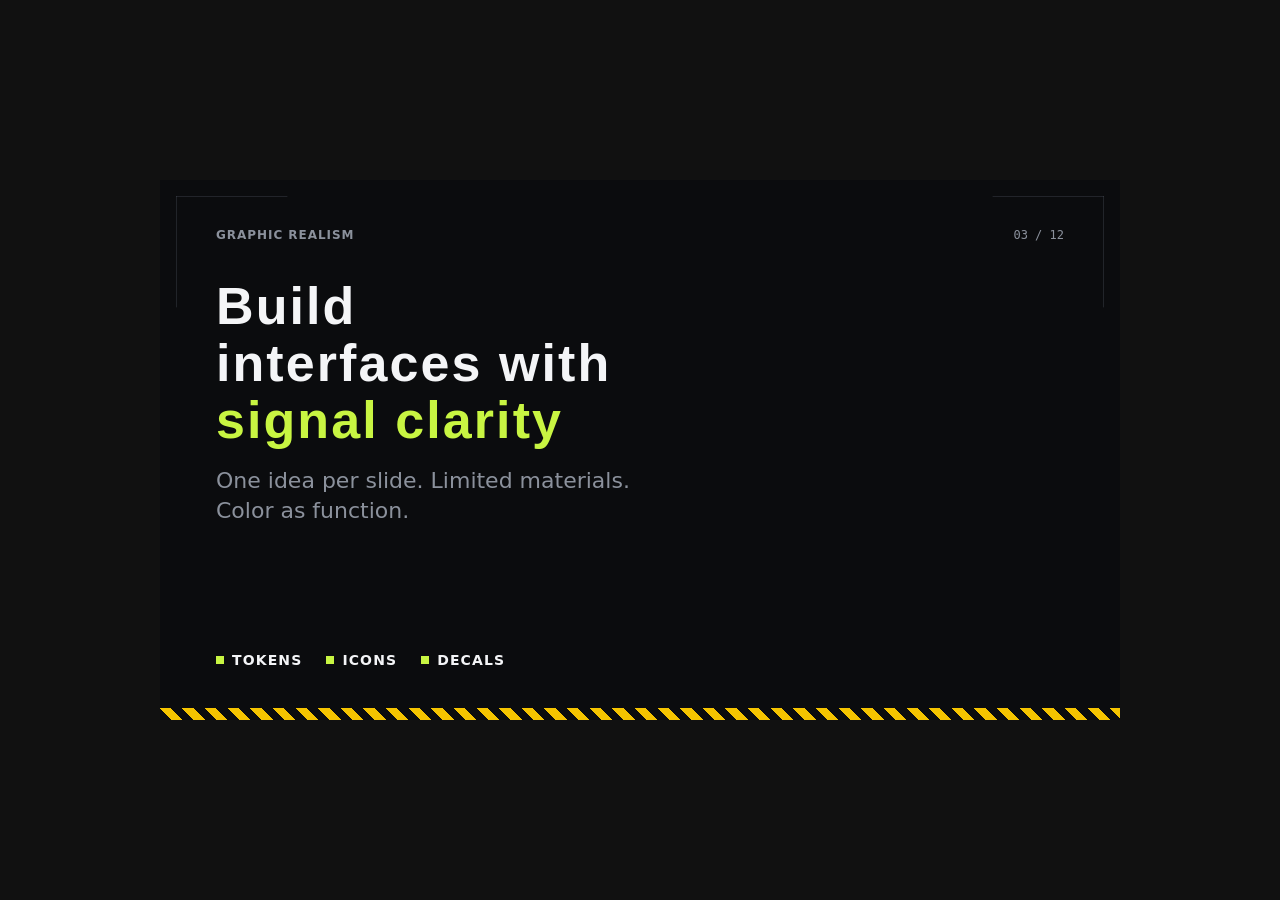
==== examples/slide.html @ a3b9c21b "feat: agents skills, icons, decals, backgrounds, components, examples" ====
<!DOCTYPE html>
<html lang="en">
<head>
  <meta charset="UTF-8" />
  <meta name="viewport" content="width=device-width, initial-scale=1" />
  <title>MGR Example — Slide</title>
  <link rel="stylesheet" href="../tokens/tokens.css" />
  <style>
    * { box-sizing: border-box; }
    body {
      margin: 0;
      min-height: 100vh;
      display: grid;
      place-items: center;
      background: #111;
      font-family: var(--mgr-font-ui);
    }
    .slide {
      width: min(960px, 100vw);
      aspect-ratio: 16 / 9;
      background: var(--mgr-bg-void);
      color: var(--mgr-ink-on-dark);
      padding: 48px 56px 0;
      position: relative;
      overflow: hidden;
      display: flex;
      flex-direction: column;
    }
    .top {
      display: flex;
      justify-content: space-between;
      align-items: center;
    }
    .label {
      font-size: var(--mgr-fs-sm);
      font-weight: 600;
      letter-spacing: var(--mgr-track-label);
      text-transform: uppercase;
      color: var(--mgr-ink-muted);
    }
    .idx {
      font-family: var(--mgr-font-mono);
      font-size: var(--mgr-fs-sm);
      color: var(--mgr-ink-muted);
    }
    h1 {
      font-family: var(--mgr-font-display);
      font-size: clamp(32px, 5vw, 52px);
      line-height: 1.1;
      letter-spacing: var(--mgr-track-display);
      margin: 36px 0 16px;
      max-width: 14ch;
    }
    h1 span { color: var(--mgr-accent-volt); }
    .body {
      font-size: clamp(16px, 2vw, 22px);
      color: var(--mgr-ink-muted);
      max-width: 32ch;
      line-height: 1.4;
      margin: 0;
    }
    .points {
      display: flex;
      gap: 24px;
      margin-top: auto;
      margin-bottom: 40px;
      list-style: none;
      padding: 0;
    }
    .points li {
      font-size: 14px;
      font-weight: 600;
      letter-spacing: var(--mgr-track-label);
      text-transform: uppercase;
      color: var(--mgr-ink-on-dark);
      display: flex;
      align-items: center;
      gap: 8px;
    }
    .points li::before {
      content: "";
      width: 8px;
      height: 8px;
      background: var(--mgr-accent-volt);
    }
    .hazard {
      height: 12px;
      margin: 0 -56px;
      background: repeating-linear-gradient(
        45deg,
        var(--mgr-hazard-a) 0 8px,
        var(--mgr-hazard-b) 8px 16px
      );
    }
    .corners {
      position: absolute;
      inset: 16px;
      pointer-events: none;
      color: var(--mgr-ink-faint);
    }
  </style>
</head>
<body>
  <article class="slide" aria-label="Sample slide">
    <svg class="corners" viewBox="0 0 100 100" preserveAspectRatio="none" fill="none" stroke="currentColor" stroke-width="0.6">
      <path d="M0 12V0h12" vector-effect="non-scaling-stroke"/>
      <path d="M88 0h12v12" vector-effect="non-scaling-stroke"/>
      <path d="M0 88v12h12" vector-effect="non-scaling-stroke"/>
      <path d="M88 100h12v-12" vector-effect="non-scaling-stroke"/>
    </svg>
    <div class="top">
      <div class="label">Graphic Realism</div>
      <div class="idx">03 / 12</div>
    </div>
    <h1>Build interfaces with <span>signal clarity</span></h1>
    <p class="body">One idea per slide. Limited materials. Color as function.</p>
    <ul class="points">
      <li>Tokens</li>
      <li>Icons</li>
      <li>Decals</li>
    </ul>
    <div class="hazard" role="presentation"></div>
  </article>
</body>
</html>
---- tokens/tokens.css ----
/* Graphic Realism Design Tokens v1.0.0
   https://github.com/Kosetor/graphic-realism-design
*/

:root {
  /* Surfaces */
  --mgr-bg-void: #0b0c0e;
  --mgr-bg-base: #12141a;
  --mgr-bg-panel: #1a1d24;
  --mgr-bg-elevated: #242832;
  --mgr-bg-white: #e8eaef;
  --mgr-bg-frost: #f4f5f7;

  /* Ink */
  --mgr-ink-primary: #0b0c0e;
  --mgr-ink-on-dark: #f4f5f7;
  --mgr-ink-muted: #8b919c;
  --mgr-ink-faint: #5a606c;

  /* Lines */
  --mgr-line: #2e3440;
  --mgr-line-strong: #4a5160;
  --mgr-line-on-light: #c5c9d2;

  /* Accents */
  --mgr-accent-signal: #ff3b4a;
  --mgr-accent-volt: #c8f542;
  --mgr-accent-cyan: #3de0ff;
  --mgr-accent-amber: #ffb020;
  --mgr-accent-violet: #a78bfa;

  /* Hazard */
  --mgr-hazard-a: #0b0c0e;
  --mgr-hazard-b: #f5c400;
  --mgr-hazard-w: #f4f5f7;

  /* Semantic */
  --mgr-ok: #3ddc97;
  --mgr-warn: var(--mgr-accent-amber);
  --mgr-err: var(--mgr-accent-signal);
  --mgr-info: var(--mgr-accent-cyan);

  /* Typography */
  --mgr-font-ui: "Inter", "IBM Plex Sans", "Helvetica Neue", system-ui, sans-serif;
  --mgr-font-display: "Space Grotesk", "Chakra Petch", "DIN Condensed", sans-serif;
  --mgr-font-mono: "IBM Plex Mono", "JetBrains Mono", "Roboto Mono", ui-monospace, monospace;

  --mgr-fs-xs: 11px;
  --mgr-fs-sm: 12px;
  --mgr-fs-md: 14px;
  --mgr-fs-lg: 16px;
  --mgr-fs-xl: 20px;
  --mgr-fs-2xl: 28px;
  --mgr-fs-3xl: 40px;

  --mgr-lh-tight: 1.15;
  --mgr-lh-ui: 1.35;
  --mgr-lh-body: 1.5;

  --mgr-track-display: 0.04em;
  --mgr-track-label: 0.08em;

  /* Space */
  --mgr-space-1: 4px;
  --mgr-space-2: 8px;
  --mgr-space-3: 12px;
  --mgr-space-4: 16px;
  --mgr-space-5: 24px;
  --mgr-space-6: 32px;
  --mgr-space-7: 48px;

  /* Radius */
  --mgr-radius-none: 0;
  --mgr-radius-sm: 2px;
  --mgr-radius-md: 4px;
  --mgr-radius-lg: 8px;
  --mgr-radius-pill: 999px;

  /* Borders & icons */
  --mgr-border: 1px;
  --mgr-border-strong: 2px;
  --mgr-icon-size: 24px;
  --mgr-icon-stroke: 1.75px;
  --mgr-hit: 44px;

  /* Motion */
  --mgr-ease: cubic-bezier(0.2, 0.8, 0.2, 1);
  --mgr-dur-fast: 120ms;
  --mgr-dur-ui: 180ms;
  --mgr-dur-panel: 280ms;
}

@media (prefers-reduced-motion: reduce) {
  :root {
    --mgr-dur-fast: 0ms;
    --mgr-dur-ui: 0ms;
    --mgr-dur-panel: 0ms;
  }
}
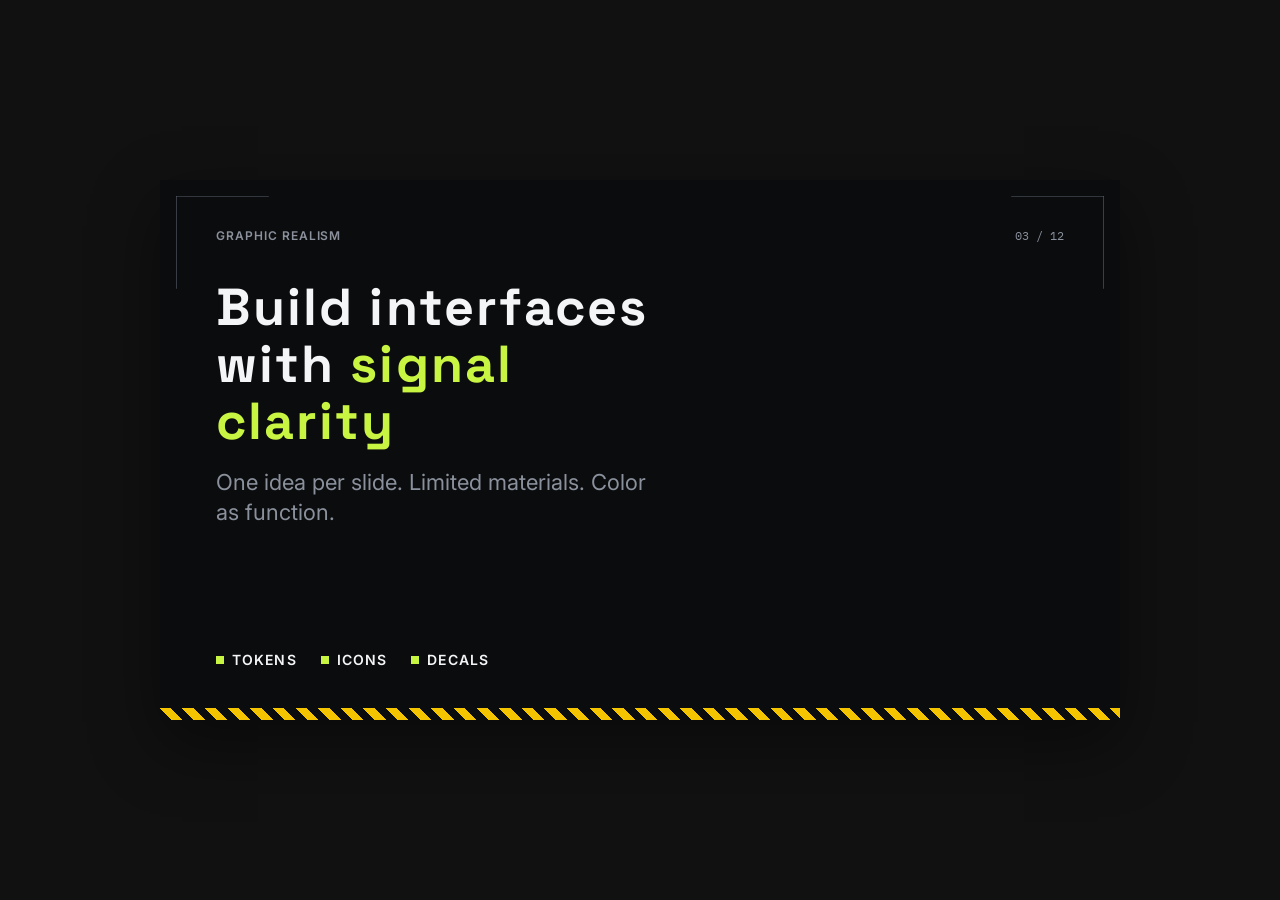
==== commit d1a67f16: "fix: fonts, corner chrome, self-contained demos, GitHub Pages" ====
--- a/examples/slide.html
+++ b/examples/slide.html
@@ -4,6 +4,9 @@
   <meta charset="UTF-8" />
   <meta name="viewport" content="width=device-width, initial-scale=1" />
   <title>MGR Example — Slide</title>
+  <link rel="preconnect" href="https://fonts.googleapis.com" />
+  <link rel="preconnect" href="https://fonts.gstatic.com" crossorigin />
+  <link href="https://fonts.googleapis.com/css2?family=IBM+Plex+Mono:wght@500;600&family=Inter:wght@400;500;600;700&family=Space+Grotesk:wght@600;700&display=swap" rel="stylesheet" />
   <link rel="stylesheet" href="../tokens/tokens.css" />
   <style>
     * { box-sizing: border-box; }
@@ -14,9 +17,10 @@
       place-items: center;
       background: #111;
       font-family: var(--mgr-font-ui);
+      padding: 16px;
     }
     .slide {
-      width: min(960px, 100vw);
+      width: min(960px, 100vw - 32px);
       aspect-ratio: 16 / 9;
       background: var(--mgr-bg-void);
       color: var(--mgr-ink-on-dark);
@@ -25,6 +29,7 @@
       overflow: hidden;
       display: flex;
       flex-direction: column;
+      box-shadow: 0 24px 64px rgba(0,0,0,.45);
     }
     .top {
       display: flex;
@@ -66,6 +71,7 @@
       margin-bottom: 40px;
       list-style: none;
       padding: 0;
+      flex-wrap: wrap;
     }
     .points li {
       font-size: 14px;
@@ -82,6 +88,7 @@
       width: 8px;
       height: 8px;
       background: var(--mgr-accent-volt);
+      flex-shrink: 0;
     }
     .hazard {
       height: 12px;
@@ -94,7 +101,7 @@
     }
     .corners {
       position: absolute;
-      inset: 16px;
+      inset: 16px 16px 28px 16px;
       pointer-events: none;
       color: var(--mgr-ink-faint);
     }
@@ -102,11 +109,11 @@
 </head>
 <body>
   <article class="slide" aria-label="Sample slide">
-    <svg class="corners" viewBox="0 0 100 100" preserveAspectRatio="none" fill="none" stroke="currentColor" stroke-width="0.6">
-      <path d="M0 12V0h12" vector-effect="non-scaling-stroke"/>
-      <path d="M88 0h12v12" vector-effect="non-scaling-stroke"/>
-      <path d="M0 88v12h12" vector-effect="non-scaling-stroke"/>
-      <path d="M88 100h12v-12" vector-effect="non-scaling-stroke"/>
+    <svg class="corners" viewBox="0 0 100 100" preserveAspectRatio="none" fill="none" stroke="currentColor" stroke-width="1.2" aria-hidden="true">
+      <path d="M0 10V0h10" vector-effect="non-scaling-stroke"/>
+      <path d="M90 0h10v10" vector-effect="non-scaling-stroke"/>
+      <path d="M0 90v10h10" vector-effect="non-scaling-stroke"/>
+      <path d="M90 100h10v-10" vector-effect="non-scaling-stroke"/>
     </svg>
     <div class="top">
       <div class="label">Graphic Realism</div>
